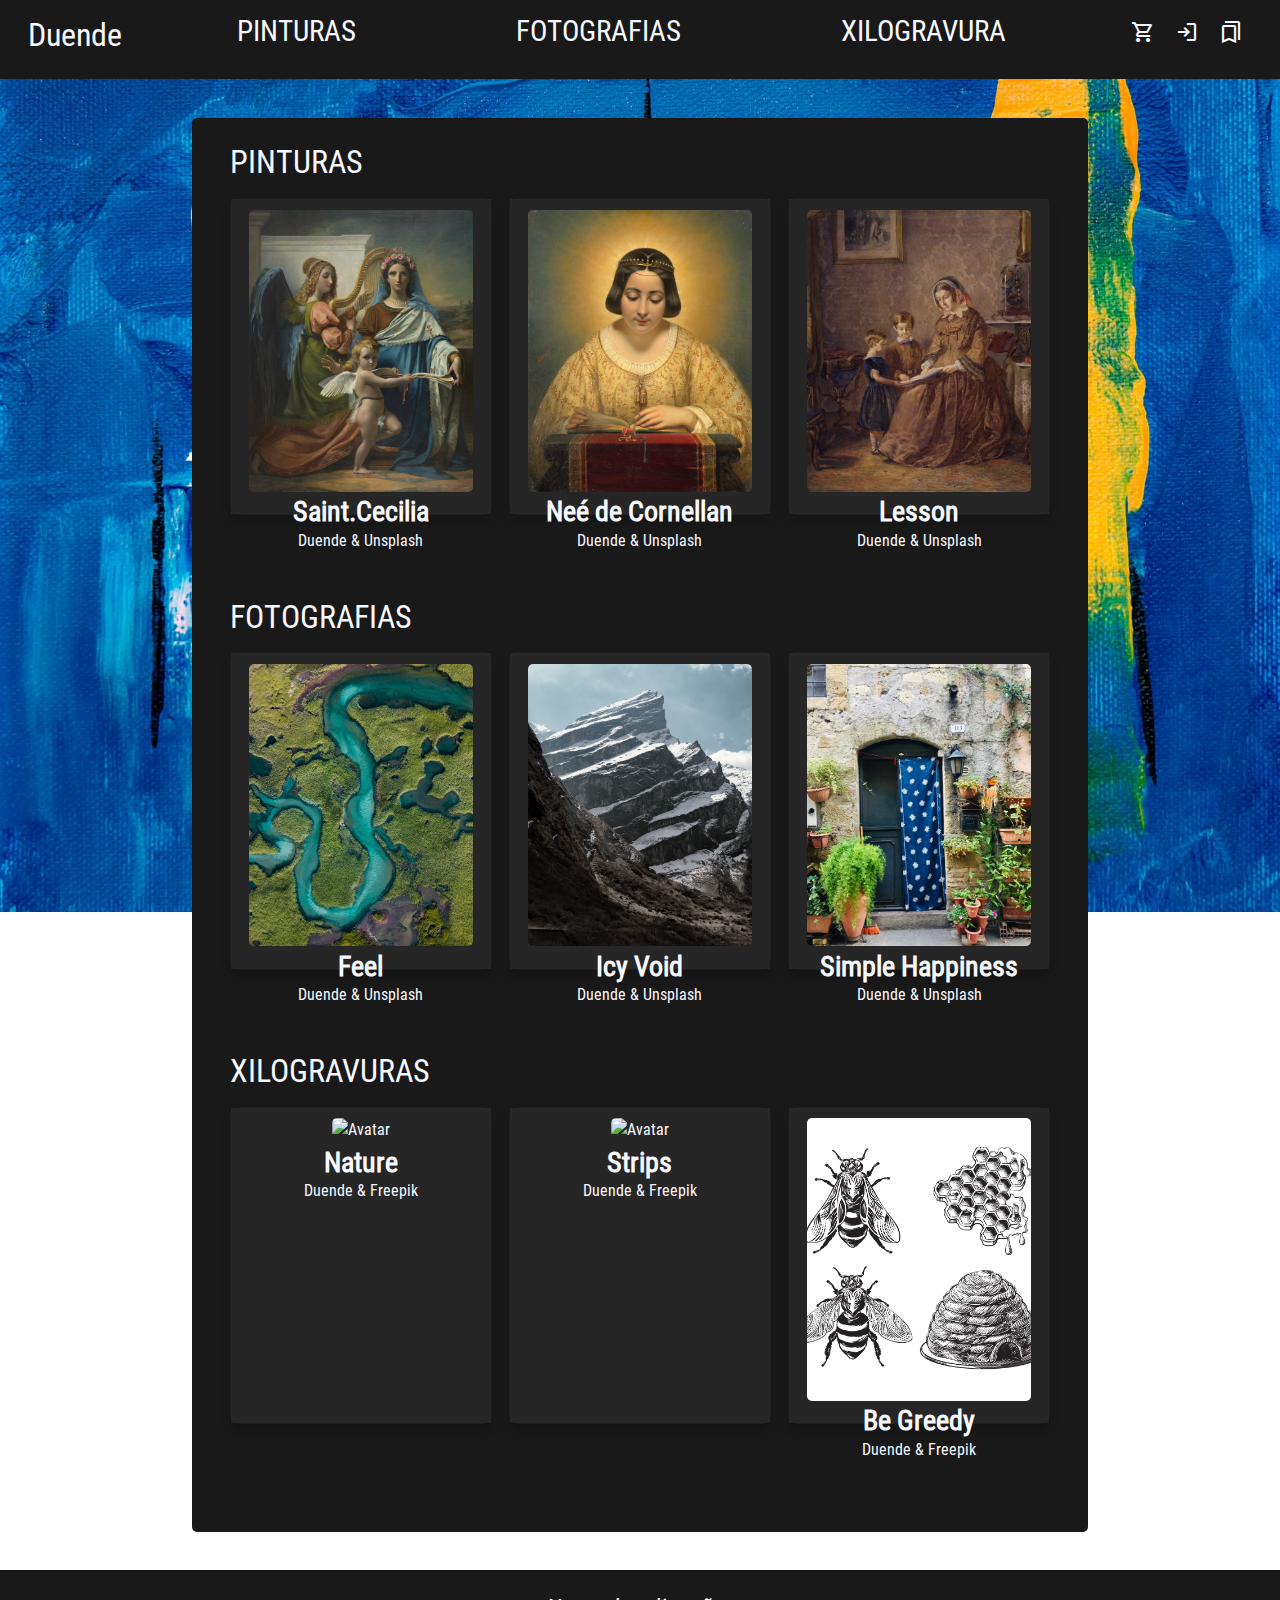
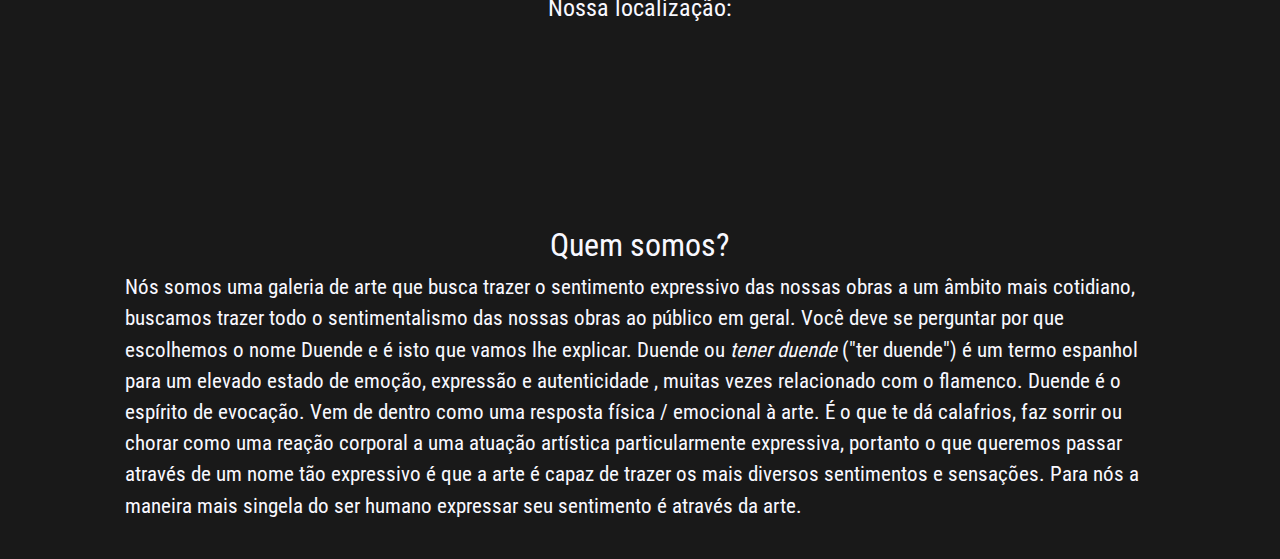
==== index.html @ eb0ceb98 "Mudando o caminho das fotografias dentro do diretório imgs/" ====
<!DOCTYPE html>
<html lang="en">
  <head>
    <meta charset="UTF-8">
    <meta http-equiv="X-UA-Compatible" content="IE=edge">
    <meta name="viewport" content="width=device-width, initial-scale=1.0">
    <link rel="stylesheet" href="/css/main.css">
    <link rel="stylesheet" href="https://fonts.googleapis.com/css2?family=Material+Symbols+Outlined:opsz,wght,FILL,GRAD@48,400,0,0"/>
    <link rel="stylesheet" href="https://cdnjs.cloudflare.com/ajax/libs/font-awesome/4.7.0/css/font-awesome.min.css">
    <title>Duende</title>
  </head>
  <body>
  
  <!-- Header -->
 
    <header>
      <div class="logotipo">
        <h2>
          <a id="logo" href="../index.html">
            Duende
          </a>
        </h2>
      </div>
      <div class="header-content">
        <nav class="menu_itens">
          <ul>
            <li class="header-list-item">
              <button class="btn_nav_head">
                <a href="pages/pg_paint.html">PINTURAS</a>
              </button>
            </li>
            <li class="header-list-item">
              <button class="btn_nav_head">
                <a href="pages/pg_photo.html">FOTOGRAFIAS</a>
              </button>
            </li>
            <li class="header-list-item">
              <button class="btn_nav_head">
                <a href="pages/pg_xlgrv.html">XILOGRAVURA</a>
              </button>
            </li>
          </ul>
        </nav>
      </div>
      <div class="icons_nav_head">
        <ul>
          <li class="header-list-item">
            <button class="btn_nav_head">
              <a href="#">
                <span class="material-symbols-outlined">shopping_cart</span>
              </a>
            </button>
          </li>
          <li class="header-list-item">
            <button class="btn_nav_head">
              <a href="pages/pg_login.html">
                <span class="material-symbols-outlined">login</span>
              </a>
            </button>
          </li>
          <li class="header-list-item">
            <button class="btn_nav_head">
              <a href="#">
                <span class="material-symbols-outlined">bookmarks</span>
              </a>
            </button>
          </li>
        </ul>
      </div>
    </header>

  <!-- Main -->
    
    <main>

<!--Pinturas cards -->
      
      <div class="main-card">
        <div class="container">
          <div class="main-card-header">
            <button class="btn_card_head">
              <a href="pages/pg_paint.html">
                <h2>PINTURAS</h2>
              </a>
            </button>
          </div>
  
          <div class="container_content_cards">
          
            <!-- Card 1 -->
          
            <div class="card card-one" >
              <button>
                <a href="pages/pg_buy.html">
                  <img class="paints all-images" src="/imgs/saintCecilia.jpg" alt="Avatar">  
                  <div class="card_description">
                    <h3>
                      <b>Saint.Cecilia</b>
                    </h3>
                    <p>Duende & Unsplash</p>
                  </div>
                </a>            
              </button>
            </div>
    
            <!-- Card 2 -->
    
            <div class="card card-two">
              <button>
                <a href="pages/pg_buy.html">
                  <img class="paints all-images" src="/imgs/neeDeCornellan.jpg" alt="Avatar">
                  <div class="card_description">
                    <h3>
                      <b>Neé de Cornellan</b>
                    </h3>
                    <p>Duende & Unsplash</p>
                  </div>
                </a>
              </button>
            </div>
    
            <!-- Card 3 -->
    
            <div class="card card-three">
              <button>
                <a href="pages/pg_buy.html">
                  <img class="paints all-images" src="/imgs/social.jpg" alt="Avatar">
                  <div class="card_description">
                    <h3>
                      <b>Lesson</b>
                    </h3>
                    <p>Duende & Unsplash</p>
                  </div>
                </a>
              </button>
            </div>
          </div>


          <div class="main-card-header">
            <button class="btn_card_head">
              <a href="pages/pg_photo.html">
                <h2>FOTOGRAFIAS</h2>
              </a>
            </button>
          </div>
  
          <div class="container_content_cards">
          
            <!-- Card 1 -->
          
            <div class="card card-one">
              <button>
                <a href="pages/pg_buy.html">
                  <img class="paints all-images" src="imgs/photos/michael.jpg" alt="Avatar">  
                  <div class="card_description">
                    <h3>
                      <b>Feel</b>
                    </h3>
                    <p>Duende & Unsplash</p>
                  </div>
                </a>            
              </button>
            </div>
    
            <!-- Card 2 -->
    
            <div class="card card-two">
              <button>
                <a href="pages/pg_buy.html">
                  <img class="paints all-images" src="imgs/photos/steven.jpg" alt="Avatar">
                  <div class="card_description">
                    <h3>
                      <b>Icy Void</b>
                    </h3>
                    <p>Duende & Unsplash</p>
                  </div>
                </a>
              </button>
            </div>
    
            <!-- Card 3 -->
    
            <div class="card card-three">
              <button>
                <a href="pages/pg_buy.html">
                  <img class="paints all-images" src="imgs/photos/rosanna.jpg" alt="Avatar">
                  <div class="card_description">
                    <h3>
                      <b>Simple Happiness</b>
                    </h3>
                    <p>Duende & Unsplash</p>
                  </div>
                </a>
              </button>
            </div>
          </div>  
          <div class="main-card-header">
            <button class="btn_card_head">
              <a href="#">
                <h2>XILOGRAVURAS</h2>
              </a>
            </button>
          </div>
  
          <div class="container_content_cards">
          
            <!-- Card 1 -->
          
            <div class="card card-one">
              <button>
                <a href="pages/pg_buy.html">
                  <img class="paints all-images" src="/imgs/animals.jpg" alt="Avatar">  
                  <div class="card_description">
                    <h3>
                      <b>Nature</b>
                    </h3>
                    <p>Duende & Freepik</p>
                  </div>
                </a>            
              </button>
            </div>
    
            <!-- Card 2 -->
    
            <div class="card card-two">
              <button>
                <a href="pages/pg_buy.html">
                  <img class="paints all-images" src="/imgs/listras.jpg" alt="Avatar">
                  <div class="card_description">
                    <h3>
                      <b>Strips</b>
                    </h3>
                    <p>Duende & Freepik</p>
                  </div>
                </a>
              </button>
            </div>
    
            <!-- Card 3 -->
    
            <div class="card card-three">
              <button>
                <a href="pages/pg_buy.html">
                  <img class="paints all-images" src="/imgs/bee.jpg" alt="Avatar">
                  <div class="card_description">
                    <h3>
                      <b>Be Greedy</b>
                    </h3>
                    <p>Duende & Freepik</p>
                  </div>
                </a>
              </button>
            </div>
          </div>
        </div>
      </div>
    </main>
    
   <!-- Footer -->
    
    <footer>
      <div class="footer_box">
        <div class="location_container">
          <h2 id="location">Nossa localização:</h2>
          <iframe class="map" src="https://www.google.com/maps/embed?pb=!1m18!1m12!1m3!1d63343.120930636156!2d-34.947284460067756!3d-7.132352134571904!2m3!1f0!2f0!3f0!3m2!1i1024!2i768!4f13.1!3m3!1m2!1s0x7ace810852ae4f1%3A0xaf5445223401f2bb!2sIFPB%20-%20Campus%20Jo%C3%A3o%20Pessoa!5e0!3m2!1spt-BR!2sbr!4v1653570627837!5m2!1spt-BR!2sbr"  
          style="border:0;" allowfullscreen="" loading="lazy" referrerpolicy="no-referrer-when-downgrade"></iframe>
        </div>
        <div class="about_us">
          <h2 id="quest">Quem somos?</h2>
          <p>Nós somos uma galeria de arte que busca trazer o sentimento expressivo das nossas obras a um âmbito mais cotidiano, buscamos trazer todo o sentimentalismo das nossas obras ao público em geral. Você deve se perguntar por que escolhemos o nome Duende e é isto que vamos lhe explicar. Duende ou <i>tener duende</i> ("ter duende") é um termo espanhol para um elevado estado de emoção, expressão e autenticidade , muitas vezes relacionado com o flamenco. Duende é o espírito de evocação. Vem de dentro como uma resposta física / emocional à arte. É o que te dá calafrios, faz sorrir ou chorar como uma reação corporal a uma atuação artística particularmente expressiva, portanto o que queremos passar através de um nome tão expressivo é que a arte é capaz de trazer os mais diversos sentimentos e sensações. Para nós a maneira mais singela do ser humano expressar seu sentimento é através da arte. </p>
        </div>
      </div>
    </footer>
  </body>
</html>
---- css/main.css ----
/* All */

@import "header.css";

@import "body.css";

@import "footer.css";

@import "responsiveness.css";

@import url(https://fonts.googleapis.com/css2?family=Material+Symbols+Outlined:opsz,wght,FILL,GRAD@48,400,0,0);

@import url(https://cdnjs.cloudflare.com/ajax/libs/font-awesome/4.7.0/css/font-awesome.min.css);

@import url(https://cdn.jsdelivr.net/npm/bootstrap@5.2.0-beta1/dist/css/bootstrap.min.css);

body{
  margin: unset;
  background-image: url("../imgs/background.jpg");
  background-size: cover;
  background-position: center;
  background-attachment: fixed;
  background-repeat: no-repeat;
  font-family: 'Roboto', sans-serif;
  color: ghostwhite;
}

@font-face {
  font-family: 'Roboto';
  src: url("../fonts/RobotoCondensed-Regular.ttf");
}
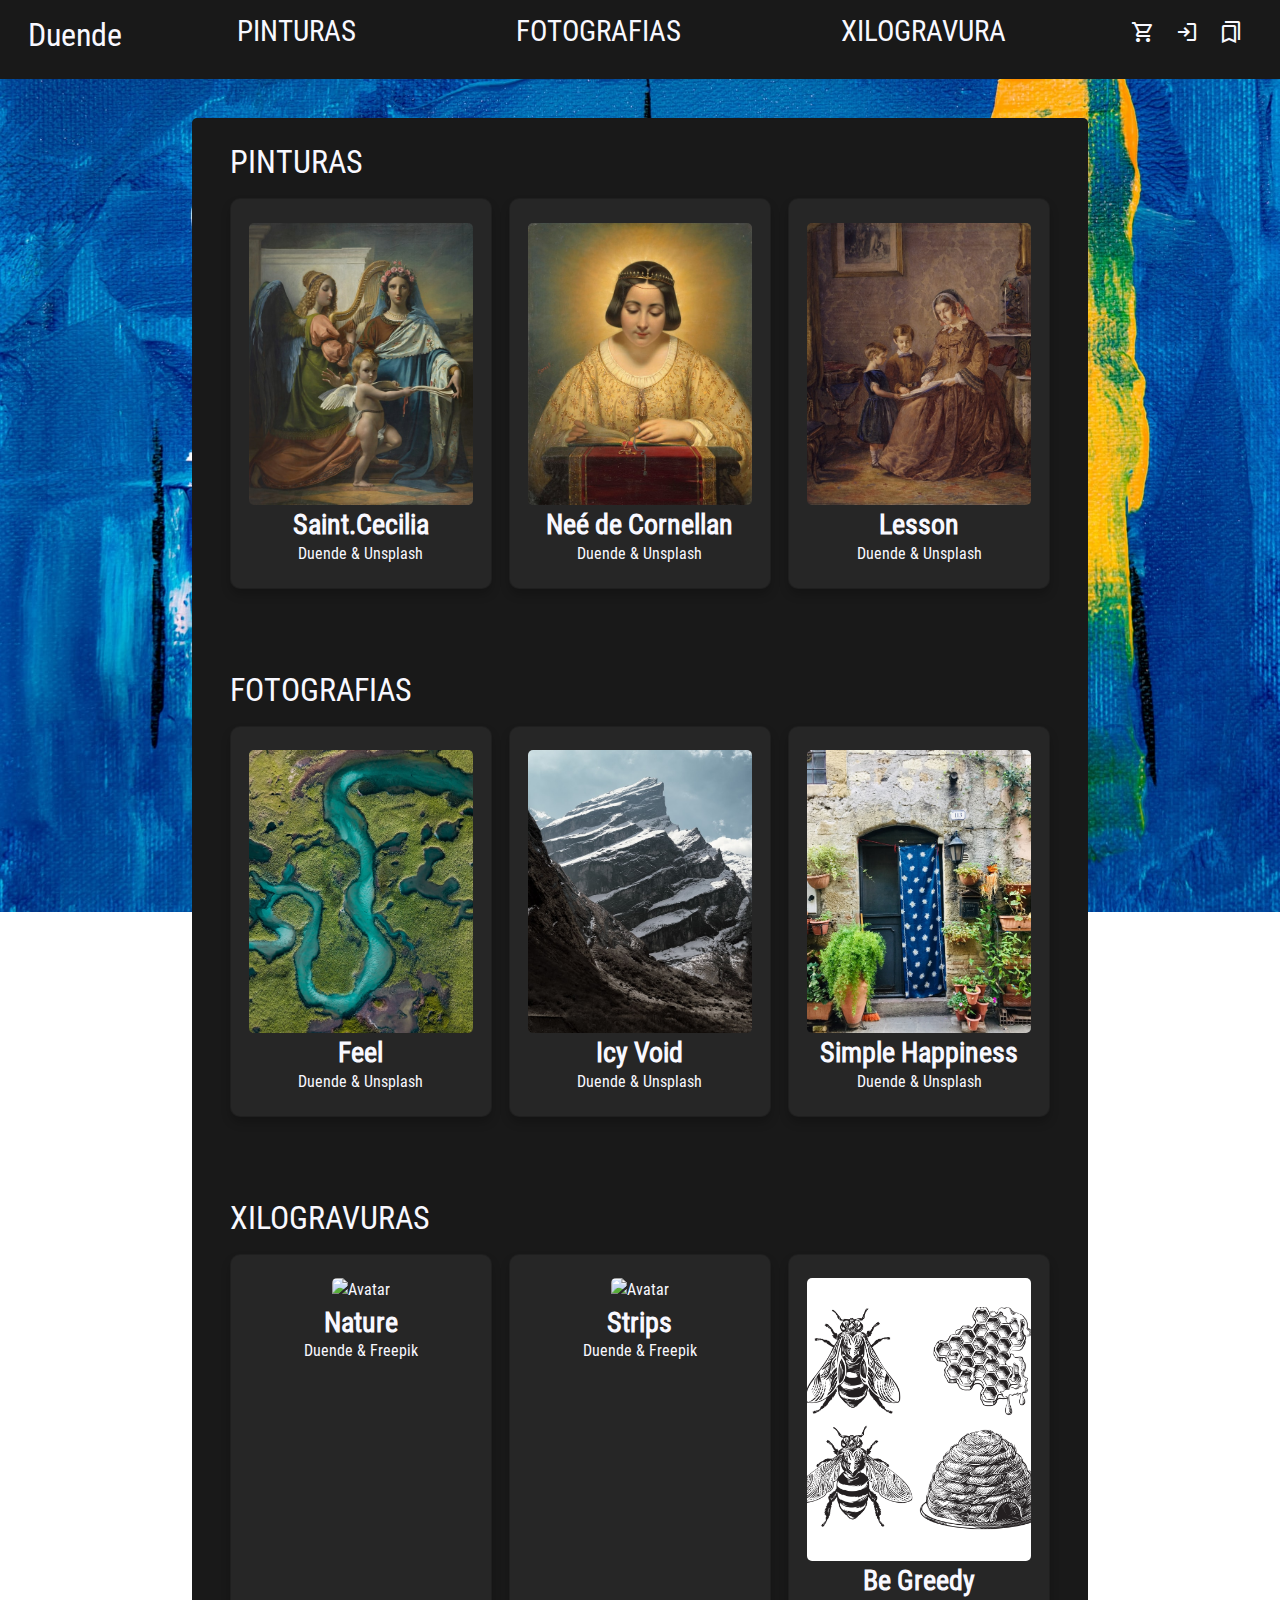
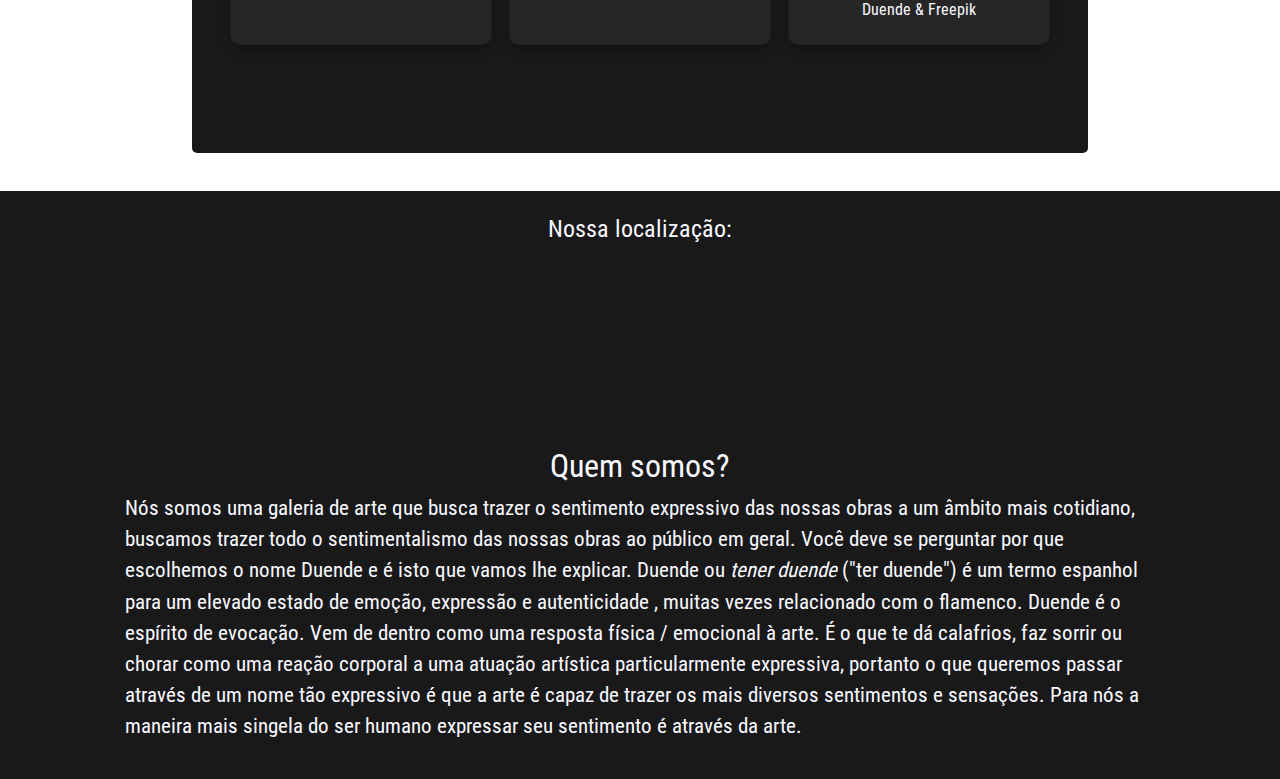
==== commit c9ece820: "Enviando a página versão 1.0" ====
--- a/index.html
+++ b/index.html
@@ -92,7 +92,7 @@
             <div class="card card-one" >
               <button>
                 <a href="pages/pg_buy.html">
-                  <img class="paints all-images" src="/imgs/saintCecilia.jpg" alt="Avatar">  
+                  <img class="paints all-images" src="imgs/paints/saintCecilia.jpg" alt="Avatar">  
                   <div class="card_description">
                     <h3>
                       <b>Saint.Cecilia</b>
@@ -108,7 +108,7 @@
             <div class="card card-two">
               <button>
                 <a href="pages/pg_buy.html">
-                  <img class="paints all-images" src="/imgs/neeDeCornellan.jpg" alt="Avatar">
+                  <img class="paints all-images" src="imgs/paints/neeDeCornellan.jpg" alt="Avatar">
                   <div class="card_description">
                     <h3>
                       <b>Neé de Cornellan</b>
@@ -124,7 +124,7 @@
             <div class="card card-three">
               <button>
                 <a href="pages/pg_buy.html">
-                  <img class="paints all-images" src="/imgs/social.jpg" alt="Avatar">
+                  <img class="paints all-images" src="imgs/paints/social.jpg" alt="Avatar">
                   <div class="card_description">
                     <h3>
                       <b>Lesson</b>
@@ -210,7 +210,7 @@
             <div class="card card-one">
               <button>
                 <a href="pages/pg_buy.html">
-                  <img class="paints all-images" src="/imgs/animals.jpg" alt="Avatar">  
+                  <img class="paints all-images" src="imgs/xlgrv/animals.jpg" alt="Avatar">  
                   <div class="card_description">
                     <h3>
                       <b>Nature</b>
@@ -226,7 +226,7 @@
             <div class="card card-two">
               <button>
                 <a href="pages/pg_buy.html">
-                  <img class="paints all-images" src="/imgs/listras.jpg" alt="Avatar">
+                  <img class="paints all-images" src="imgs/xlgrv/listras.jpg" alt="Avatar">
                   <div class="card_description">
                     <h3>
                       <b>Strips</b>
@@ -242,7 +242,7 @@
             <div class="card card-three">
               <button>
                 <a href="pages/pg_buy.html">
-                  <img class="paints all-images" src="/imgs/bee.jpg" alt="Avatar">
+                  <img class="paints all-images" src="imgs/xlgrv/bee.jpg" alt="Avatar">
                   <div class="card_description">
                     <h3>
                       <b>Be Greedy</b>
--- a/css/main.css
+++ b/css/main.css
@@ -14,7 +14,7 @@
 
 @import url(https://cdn.jsdelivr.net/npm/bootstrap@5.2.0-beta1/dist/css/bootstrap.min.css);
 
-body{
+body {
   margin: unset;
   background-image: url("../imgs/background.jpg");
   background-size: cover;
